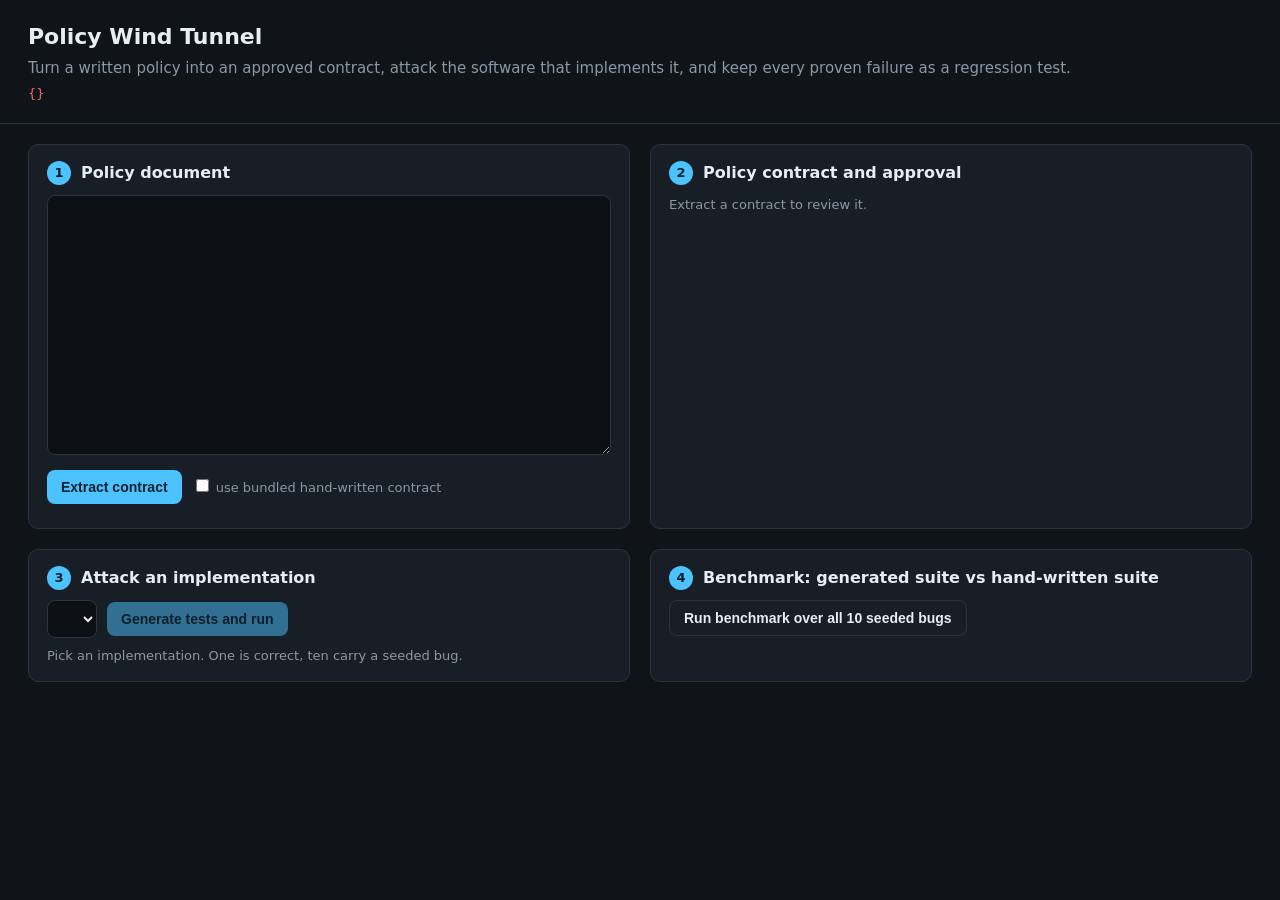
==== src/policy_wind_tunnel/service/static/index.html @ 5b747fb9 "Phase 6: orchestrator, FastAPI service, single-page UI; isolate rule under test in boundary pairs" ====
<!doctype html>
<html lang="en">
<head>
<meta charset="utf-8">
<meta name="viewport" content="width=device-width, initial-scale=1">
<title>Policy Wind Tunnel</title>
<style>
  :root { --bg:#0f1419; --panel:#171e26; --line:#2a3541; --text:#e6edf3; --muted:#8b98a5; --accent:#4cc2ff; --bad:#ff6b6b; --good:#3ddc97; --warn:#ffc857; }
  * { box-sizing: border-box; }
  body { margin:0; background:var(--bg); color:var(--text); font:15px/1.5 system-ui, -apple-system, "Segoe UI", sans-serif; }
  header { padding:20px 28px; border-bottom:1px solid var(--line); }
  header h1 { margin:0; font-size:22px; }
  header p { margin:4px 0 0; color:var(--muted); }
  main { display:grid; grid-template-columns: 1fr 1fr; gap:20px; padding:20px 28px; max-width:1500px; margin:auto; }
  @media (max-width: 1000px) { main { grid-template-columns: 1fr; } }
  section { background:var(--panel); border:1px solid var(--line); border-radius:10px; padding:16px 18px; }
  section.wide { grid-column: 1 / -1; }
  h2 { margin:0 0 10px; font-size:16px; display:flex; align-items:center; gap:10px; }
  .step { background:var(--accent); color:#04202e; border-radius:50%; width:24px; height:24px; display:inline-flex; align-items:center; justify-content:center; font-weight:700; font-size:13px; }
  pre, textarea { background:#0b1015; border:1px solid var(--line); border-radius:8px; color:var(--text); padding:10px; font:12.5px/1.45 ui-monospace, Menlo, monospace; overflow:auto; }
  textarea { width:100%; height:260px; resize:vertical; }
  pre { margin:8px 0 0; max-height:320px; white-space:pre-wrap; }
  button, select { background:var(--accent); color:#04202e; border:0; border-radius:8px; padding:9px 14px; font-weight:600; cursor:pointer; font-size:14px; }
  select { background:#0b1015; color:var(--text); border:1px solid var(--line); font-weight:400; max-width:100%; }
  button.secondary { background:transparent; color:var(--text); border:1px solid var(--line); }
  button:disabled { opacity:.5; cursor:wait; }
  .row { display:flex; flex-wrap:wrap; gap:10px; align-items:center; margin:8px 0; }
  .muted { color:var(--muted); font-size:13px; }
  .pill { display:inline-block; padding:2px 9px; border-radius:99px; font-size:12px; font-weight:600; }
  .high { background:#4a1f24; color:var(--bad); } .medium { background:#4a3a14; color:var(--warn); } .low { background:#16352a; color:var(--good); }
  .ok { color:var(--good); } .err { color:var(--bad); }
  .finding { border:1px solid var(--line); border-radius:8px; padding:12px; margin-top:10px; background:#12181f; }
  .finding h3 { margin:0 0 6px; font-size:14px; }
  .quote { border-left:3px solid var(--accent); padding:4px 10px; margin:8px 0; color:#cbd5df; font-style:italic; white-space:pre-wrap; }
  table { width:100%; border-collapse:collapse; font-size:13px; }
  th, td { text-align:left; padding:6px 8px; border-bottom:1px solid var(--line); }
  th { color:var(--muted); font-weight:600; }
  .bar { height:10px; border-radius:6px; background:#0b1015; border:1px solid var(--line); overflow:hidden; margin:4px 0 10px; }
  .bar > span { display:block; height:100%; }
  .amb { border:1px solid var(--line); border-radius:8px; padding:8px 10px; margin-top:8px; }
  .amb .q { font-weight:600; }
</style>
</head>
<body>
<header>
  <h1>Policy Wind Tunnel</h1>
  <p>Turn a written policy into an approved contract, attack the software that implements it, and keep every proven failure as a regression test.</p>
  <p class="muted" id="status">Checking service...</p>
</header>
<main>
  <section>
    <h2><span class="step">1</span>Policy document</h2>
    <textarea id="policy" spellcheck="false"></textarea>
    <div class="row">
      <button id="extract">Extract contract</button>
      <label class="muted"><input type="checkbox" id="useGold"> use bundled hand-written contract</label>
    </div>
    <div class="muted" id="extractNote"></div>
  </section>

  <section>
    <h2><span class="step">2</span>Policy contract and approval</h2>
    <div class="muted" id="critique">Extract a contract to review it.</div>
    <div id="ambiguities"></div>
    <pre id="contractJson" hidden></pre>
    <div class="row"><button class="secondary" id="toggleJson" hidden>Show contract JSON</button></div>
  </section>

  <section>
    <h2><span class="step">3</span>Attack an implementation</h2>
    <div class="row">
      <select id="target"></select>
      <button id="run" disabled>Generate tests and run</button>
    </div>
    <div class="muted" id="runNote">Pick an implementation. One is correct, ten carry a seeded bug.</div>
    <div id="summary"></div>
  </section>

  <section>
    <h2><span class="step">4</span>Benchmark: generated suite vs hand-written suite</h2>
    <div class="row"><button class="secondary" id="bench">Run benchmark over all 10 seeded bugs</button></div>
    <div id="benchOut"></div>
  </section>

  <section class="wide" id="findingsSection" hidden>
    <h2>Findings with evidence</h2>
    <div id="findings"></div>
    <h2 style="margin-top:18px">Regression tests</h2>
    <div class="muted" id="regNote"></div>
    <pre id="regSource"></pre>
  </section>
</main>
<script>
const $ = (id) => document.getElementById(id);
let contract = null;

async function api(path, body) {
  const options = body ? { method: "POST", headers: { "Content-Type": "application/json" }, body: JSON.stringify(body) } : {};
  const response = await fetch(path, options);
  const data = await response.json().catch(() => ({}));
  if (!response.ok) throw new Error(typeof data.detail === "string" ? data.detail : JSON.stringify(data.detail || data));
  return data;
}

function esc(value) {
  return String(value).replace(/[&<>"']/g, (c) => ({ "&": "&amp;", "<": "&lt;", ">": "&gt;", '"': "&quot;", "'": "&#39;" }[c]));
}

async function init() {
  const [health, demo] = await Promise.all([api("/api/health"), api("/api/demo")]);
  $("status").innerHTML = health.llm
    ? '<span class="ok">Gemini connected</span>'
    : '<span class="err">No Gemini credentials</span> - the bundled hand-written contract is used';
  if (!health.llm) $("useGold").checked = true;
  $("policy").value = demo.policy_text;
  $("target").innerHTML = demo.targets
    .map((t) => `<option value="${esc(t.id)}">${esc(t.id)}${t.clause ? " (" + t.clause + ")" : ""} - ${esc(t.description)}</option>`)
    .join("");
}

function renderAmbiguities() {
  $("ambiguities").innerHTML = contract.ambiguities
    .map(
      (a) => `<div class="amb"><div class="q">${esc(a.clause)}: ${esc(a.question)}</div>
      <div class="muted">${esc(a.resolution)}</div>
      <div class="row"><span class="pill ${a.status === "approved" ? "low" : a.status === "rejected" ? "high" : "medium"}">${a.status}</span>
      <button class="secondary" data-id="${esc(a.id)}" data-status="approved">Approve</button>
      <button class="secondary" data-id="${esc(a.id)}" data-status="rejected">Reject</button></div></div>`
    )
    .join("");
  document.querySelectorAll("#ambiguities button").forEach((button) => {
    button.onclick = async () => {
      const result = await api("/api/approve", { contract, ambiguity_id: button.dataset.id, status: button.dataset.status });
      contract = result.contract;
      renderAmbiguities();
    };
  });
}

$("extract").onclick = async () => {
  $("extract").disabled = true;
  $("extractNote").textContent = "Extracting...";
  try {
    const result = await api("/api/extract", { policy_text: $("policy").value, use_gold: $("useGold").checked });
    contract = result.contract;
    const c = result.critique;
    $("extractNote").innerHTML = `<span class="ok">Contract from ${result.source}</span> after ${result.attempts} attempt(s).`;
    const issues = [];
    if (c.uncited_clauses.length) issues.push("clauses with no rule: " + c.uncited_clauses.join(", "));
    if (c.unreachable_rules.length) issues.push("unreachable rules: " + c.unreachable_rules.join(", "));
    if (c.uncovered_input) issues.push("an input no rule decides: " + JSON.stringify(c.uncovered_input));
    $("critique").innerHTML = issues.length
      ? '<span class="err">Critic found problems:</span> ' + esc(issues.join("; "))
      : '<span class="ok">Critic: every clause cited, every rule reachable, every input decided (checked with Z3).</span>';
    renderAmbiguities();
    $("contractJson").textContent = JSON.stringify(contract, null, 2);
    $("toggleJson").hidden = false;
    $("run").disabled = false;
  } catch (error) {
    $("extractNote").innerHTML = '<span class="err">' + esc(error.message) + "</span>";
  } finally {
    $("extract").disabled = false;
  }
};

$("toggleJson").onclick = () => {
  $("contractJson").hidden = !$("contractJson").hidden;
  $("toggleJson").textContent = $("contractJson").hidden ? "Show contract JSON" : "Hide contract JSON";
};

function renderFinding(cluster) {
  const r = cluster.representative;
  return `<div class="finding"><h3>${esc(cluster.summary)} <span class="pill ${cluster.severity}">${cluster.severity}</span>
    <span class="pill ${cluster.verdict === "defect" ? "high" : "medium"}">${cluster.verdict.replace("_", " ")}</span></h3>
    <div class="quote">${esc(r.source_quote || "(no quote recorded)")}</div>
    <div class="muted">Policy clause ${esc(cluster.clause)} - rule ${esc(r.rule_id)} - ${cluster.count} failing input(s) in this group</div>
    <table><tr><th>Minimal failing input</th><th>Expected (contract)</th><th>Actual (implementation)</th></tr>
    <tr><td><pre>${esc(JSON.stringify(r.inputs, null, 1))}</pre></td>
    <td><pre>${esc(JSON.stringify(r.expected, null, 1))}</pre></td>
    <td><pre>${esc(JSON.stringify(r.actual, null, 1))}</pre></td></tr></table></div>`;
}

$("run").onclick = async () => {
  $("run").disabled = true;
  $("runNote").textContent = "Generating boundary tests with Z3 and running...";
  try {
    const result = await api("/api/run", { target: $("target").value, contract });
    $("runNote").innerHTML = "";
    $("summary").innerHTML = `<table>
      <tr><th>Generated cases</th><td>${result.cases}</td></tr>
      <tr><th>Findings</th><td class="${result.findings ? "err" : "ok"}">${result.findings}</td></tr>
      <tr><th>Distinct defects</th><td>${result.defects}</td></tr>
      <tr><th>Needing clarification</th><td>${result.needs_clarification}</td></tr>
      <tr><th>Rules covered</th><td>${result.coverage.uncovered_rules.length === 0 ? '<span class="ok">all</span>' : esc(result.coverage.uncovered_rules.join(", "))}</td></tr></table>`;
    $("findingsSection").hidden = false;
    $("findings").innerHTML = result.clusters.length
      ? result.clusters.map(renderFinding).join("")
      : '<div class="ok">No discrepancies: the implementation matches the approved contract on every generated case.</div>';
    const reg = result.regression;
    $("regNote").innerHTML = reg.tests
      ? `<span class="ok">${reg.failing_on_buggy}/${reg.tests} fail on this implementation, ${reg.passing_on_fixed}/${reg.tests} pass on the correct one.</span>`
      : "No defects, so no regression tests.";
    $("regSource").textContent = reg.source;
  } catch (error) {
    $("runNote").innerHTML = '<span class="err">' + esc(error.message) + "</span>";
  } finally {
    $("run").disabled = false;
  }
};

$("bench").onclick = async () => {
  $("bench").disabled = true;
  $("benchOut").textContent = "Running...";
  try {
    const b = await api("/api/benchmark");
    const pct = (x) => Math.round(x * 100);
    const rows = b.rows
      .map((r) => `<tr><td>${esc(r.mutant_id)}</td><td>${esc(r.clause)}</td>
        <td class="${r.generated_killed ? "ok" : "err"}">${r.generated_killed ? "caught" : "missed"}</td>
        <td class="${r.baseline_killed ? "ok" : "err"}">${r.baseline_killed ? "caught" : "missed"}</td></tr>`)
      .join("");
    $("benchOut").innerHTML = `
      <div>Generated suite (${b.cases} cases): <b>${pct(b.recall)}%</b> of seeded bugs caught, ${pct(b.precision)}% precision, ${b.false_positives} false alarms on the correct engine</div>
      <div class="bar"><span style="width:${pct(b.recall)}%;background:var(--good)"></span></div>
      <div>Hand-written suite (${b.baseline_cases} cases): <b>${pct(b.baseline_recall)}%</b></div>
      <div class="bar"><span style="width:${pct(b.baseline_recall)}%;background:var(--warn)"></span></div>
      <div class="muted">Contract agrees with the reference engine on ${pct(b.fidelity)}% of random inputs. Regression tests valid: ${pct(b.regression_valid)}%.
      Seeded bugs measure recall on known failure classes only.</div>
      <table><tr><th>Seeded bug</th><th>Clause</th><th>Generated</th><th>Hand-written</th></tr>${rows}</table>`;
  } catch (error) {
    $("benchOut").innerHTML = '<span class="err">' + esc(error.message) + "</span>";
  } finally {
    $("bench").disabled = false;
  }
};

init().catch((error) => ($("status").innerHTML = '<span class="err">' + esc(error.message) + "</span>"));
</script>
</body>
</html>
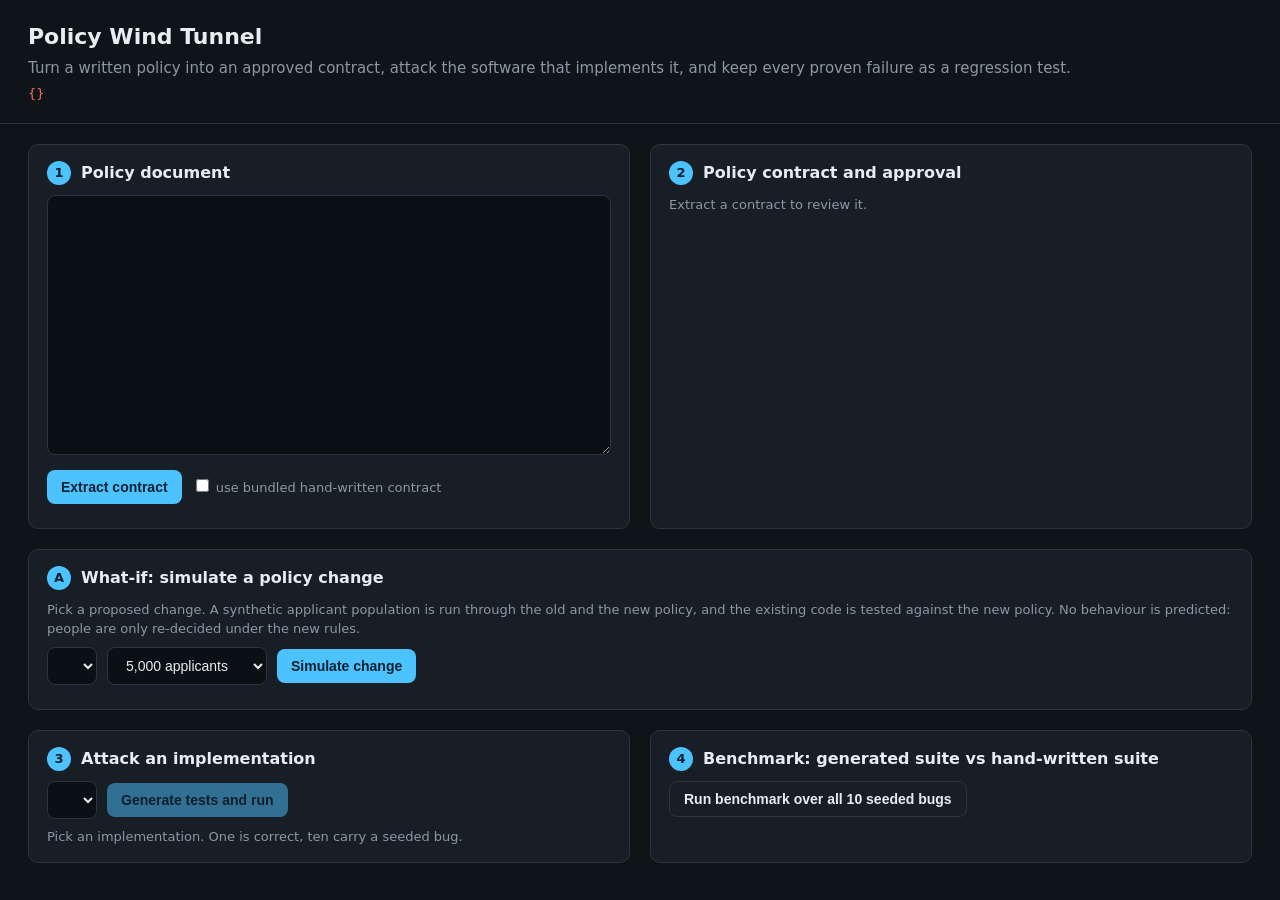
==== commit bbc57a5b: "Add deterministic what-if policy simulator with code-impact analysis and UI" ====
--- a/src/policy_wind_tunnel/service/static/index.html
+++ b/src/policy_wind_tunnel/service/static/index.html
@@ -66,6 +66,18 @@
     <div class="row"><button class="secondary" id="toggleJson" hidden>Show contract JSON</button></div>
   </section>
 
+  <section class="wide">
+    <h2><span class="step">A</span>What-if: simulate a policy change</h2>
+    <div class="muted">Pick a proposed change. A synthetic applicant population is run through the old and the new policy, and the existing code is tested against the new policy. No behaviour is predicted: people are only re-decided under the new rules.</div>
+    <div class="row">
+      <select id="scenario"></select>
+      <select id="popSize"><option value="2000">2,000 applicants</option><option value="5000" selected>5,000 applicants</option><option value="10000">10,000 applicants</option></select>
+      <button id="simulate">Simulate change</button>
+    </div>
+    <div class="muted" id="scenarioDesc"></div>
+    <div id="whatifOut"></div>
+  </section>
+
   <section>
     <h2><span class="step">3</span>Attack an implementation</h2>
     <div class="row">
@@ -113,6 +125,9 @@
     : '<span class="err">No Gemini credentials</span> - the bundled hand-written contract is used';
   if (!health.llm) $("useGold").checked = true;
   $("policy").value = demo.policy_text;
+  scenarios = demo.scenarios;
+  $("scenario").innerHTML = scenarios.map((s) => `<option value="${esc(s.id)}">${esc(s.title)}</option>`).join("");
+  $("scenarioDesc").textContent = scenarios[0].description;
   $("target").innerHTML = demo.targets
     .map((t) => `<option value="${esc(t.id)}">${esc(t.id)}${t.clause ? " (" + t.clause + ")" : ""} - ${esc(t.description)}</option>`)
     .join("");
@@ -234,6 +249,62 @@
   }
 };
 
+let scenarios = [];
+
+function countsTable(counts) {
+  const entries = Object.entries(counts);
+  return entries.length ? entries.map(([k, v]) => `${esc(k)}: <b>${v}</b>`).join(" &nbsp; ") : "none";
+}
+
+function exampleRow(example) {
+  const p = example.inputs;
+  const brief = `age ${p.age}, ${p.employment.replace("_", "-")}, income ${p.monthly_income.toLocaleString()}, score ${p.credit_score ?? "none"}`;
+  return `<tr><td>${esc(brief)}</td><td>${esc(example.before.outcome)} ${esc(example.before.reasons.join(", "))}</td>
+    <td class="err">${esc(example.after.outcome)} ${esc(example.after.reasons.join(", "))}</td></tr>`;
+}
+
+$("scenario").onchange = () => {
+  const chosen = scenarios.find((s) => s.id === $("scenario").value);
+  $("scenarioDesc").textContent = chosen ? chosen.description : "";
+};
+
+$("simulate").onclick = async () => {
+  $("simulate").disabled = true;
+  $("whatifOut").textContent = "Simulating...";
+  try {
+    const b = await api("/api/whatif", {
+      scenario: $("scenario").value,
+      population: Number($("popSize").value),
+      contract: contract || undefined,
+      use_gold: !contract,
+    });
+    const s = b.simulation, code = b.code_impact;
+    const rate = (s.flip_rate * 100).toFixed(1);
+    const health = b.health.uncovered_input || b.health.unreachable_rules.length
+      ? '<span class="err">The changed policy has gaps: ' + esc(JSON.stringify(b.health)) + "</span>"
+      : '<span class="ok">The changed policy is complete: every input is decided and every rule is reachable (Z3).</span>';
+    const outcomeBars = (counts) => Object.entries(counts).map(([k, v]) => {
+      const share = (v / s.population) * 100;
+      return `<div class="muted">${esc(k)} ${v} (${share.toFixed(1)}%)</div><div class="bar"><span style="width:${share}%;background:var(--accent)"></span></div>`;
+    }).join("");
+    $("whatifOut").innerHTML = `
+      <div class="row"><div style="flex:1;min-width:260px"><b>Before</b>${outcomeBars(s.before)}</div>
+      <div style="flex:1;min-width:260px"><b>After</b>${outcomeBars(s.after)}</div></div>
+      <p><b>${s.flipped.toLocaleString()}</b> of ${s.population.toLocaleString()} applicants (${rate}%) get a different decision:
+      ${countsTable(s.transitions)}.<br>
+      <span class="muted">${s.reason_only_changes.toLocaleString()} more keep the same decision but gain or lose a rejection reason: gained ${countsTable(s.reasons_gained)}; lost ${countsTable(s.reasons_lost)}.</span></p>
+      <table><tr><th>Example applicant</th><th>Before</th><th>After</th></tr>${s.examples.map(exampleRow).join("")}</table>
+      <p>${health}</p>
+      <p><b>Impact on the code:</b> ${code.failing_cases === 0
+        ? '<span class="ok">the current implementation already satisfies the new policy.</span>'
+        : `<span class="err">the current implementation fails ${code.failing_cases} of ${code.cases} generated tests under the new policy</span> (clause ${esc(code.clauses.join(", "))}), and ${code.regression_tests} regression test(s) are ready to drive the change.`}</p>`;
+  } catch (error) {
+    $("whatifOut").innerHTML = '<span class="err">' + esc(error.message) + "</span>";
+  } finally {
+    $("simulate").disabled = false;
+  }
+};
+
 init().catch((error) => ($("status").innerHTML = '<span class="err">' + esc(error.message) + "</span>"));
 </script>
 </body>
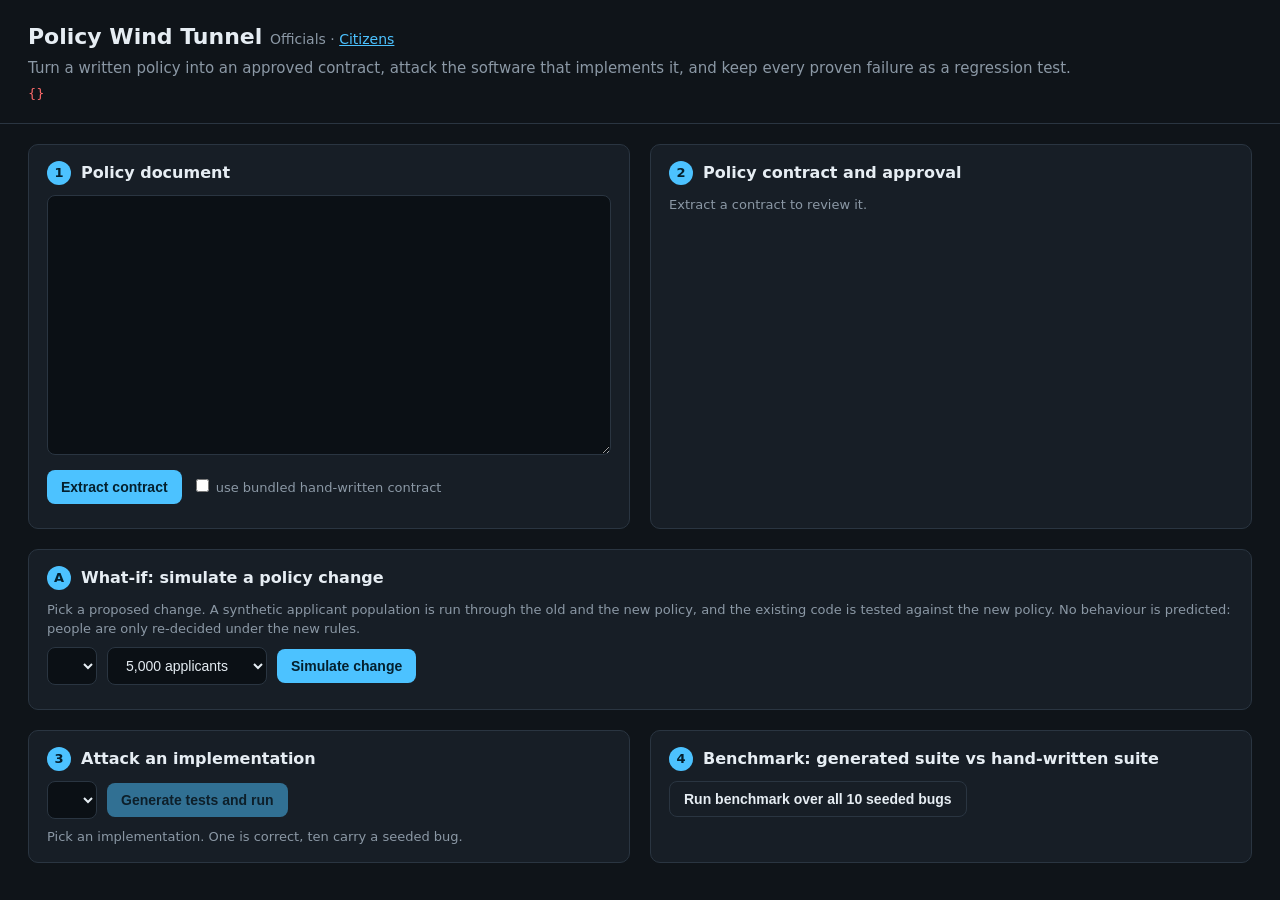
==== commit 0cabc05b: "Citizen page at /citizen, link between officials and citizen views" ====
--- a/src/policy_wind_tunnel/service/static/index.html
+++ b/src/policy_wind_tunnel/service/static/index.html
@@ -43,7 +43,7 @@
 </head>
 <body>
 <header>
-  <h1>Policy Wind Tunnel</h1>
+  <h1>Policy Wind Tunnel <span class="muted" style="font-size:14px;font-weight:400">Officials &middot; <a href="/citizen" style="color:var(--accent)">Citizens</a></span></h1>
   <p>Turn a written policy into an approved contract, attack the software that implements it, and keep every proven failure as a regression test.</p>
   <p class="muted" id="status">Checking service...</p>
 </header>
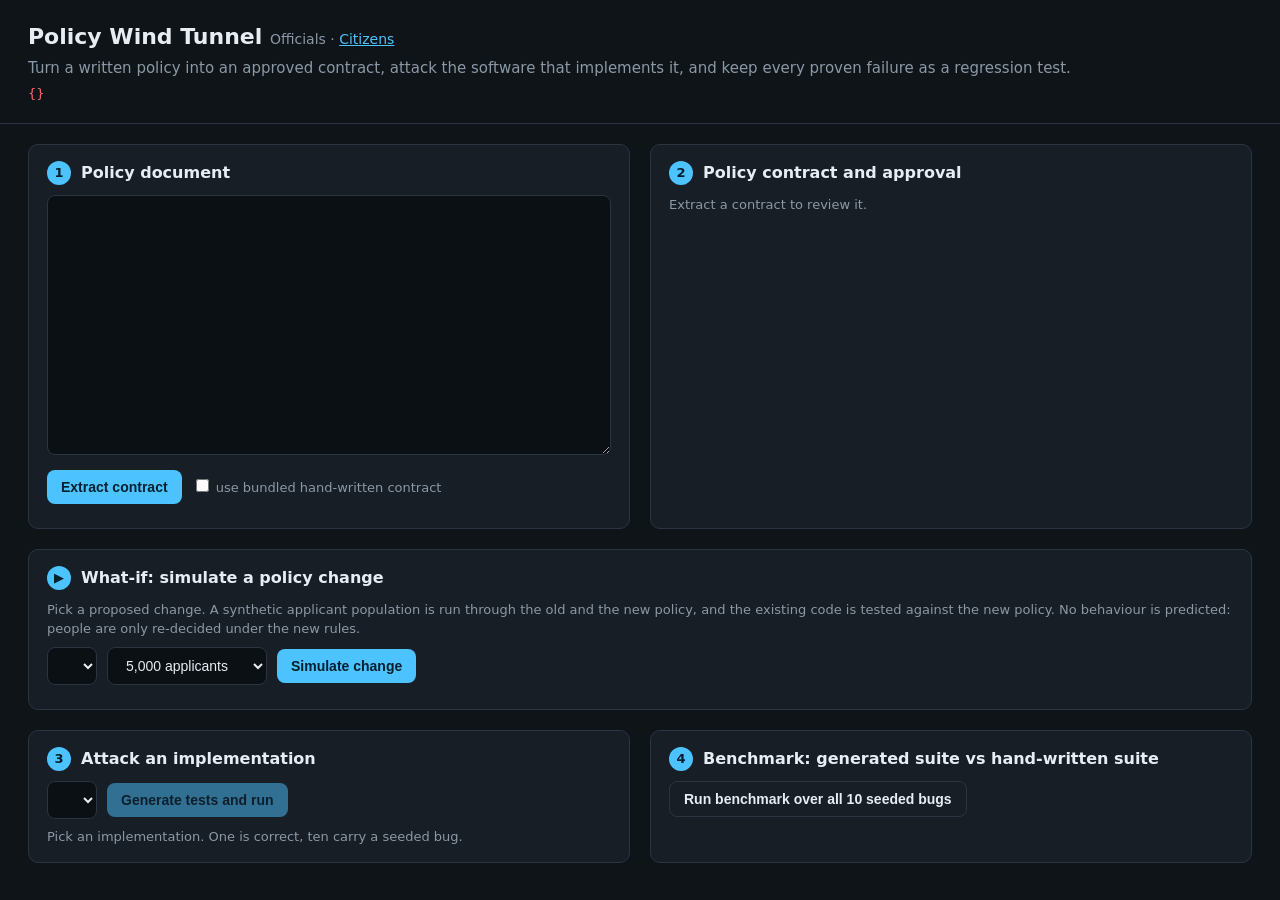
==== commit 4e7ca4f3: "Officials page polish: aligned finding cells, clearer extraction note" ====
--- a/src/policy_wind_tunnel/service/static/index.html
+++ b/src/policy_wind_tunnel/service/static/index.html
@@ -33,7 +33,9 @@
   .finding h3 { margin:0 0 6px; font-size:14px; }
   .quote { border-left:3px solid var(--accent); padding:4px 10px; margin:8px 0; color:#cbd5df; font-style:italic; white-space:pre-wrap; }
   table { width:100%; border-collapse:collapse; font-size:13px; }
-  th, td { text-align:left; padding:6px 8px; border-bottom:1px solid var(--line); }
+  th, td { text-align:left; padding:6px 8px; border-bottom:1px solid var(--line); vertical-align:top; }
+  .finding table { table-layout:fixed; }
+  .finding td pre { max-height:none; margin:0; }
   th { color:var(--muted); font-weight:600; }
   .bar { height:10px; border-radius:6px; background:#0b1015; border:1px solid var(--line); overflow:hidden; margin:4px 0 10px; }
   .bar > span { display:block; height:100%; }
@@ -67,7 +69,7 @@
   </section>
 
   <section class="wide">
-    <h2><span class="step">A</span>What-if: simulate a policy change</h2>
+    <h2><span class="step">&#9654;</span>What-if: simulate a policy change</h2>
     <div class="muted">Pick a proposed change. A synthetic applicant population is run through the old and the new policy, and the existing code is tested against the new policy. No behaviour is predicted: people are only re-decided under the new rules.</div>
     <div class="row">
       <select id="scenario"></select>
@@ -159,7 +161,9 @@
     const result = await api("/api/extract", { policy_text: $("policy").value, use_gold: $("useGold").checked });
     contract = result.contract;
     const c = result.critique;
-    $("extractNote").innerHTML = `<span class="ok">Contract from ${result.source}</span> after ${result.attempts} attempt(s).`;
+    $("extractNote").innerHTML = result.source === "gold"
+      ? '<span class="ok">Bundled hand-written contract loaded.</span> <span class="muted">Not extracted by an AI model.</span>'
+      : `<span class="ok">Contract extracted by Gemini</span> in ${result.attempts} attempt(s).`;
     const issues = [];
     if (c.uncited_clauses.length) issues.push("clauses with no rule: " + c.uncited_clauses.join(", "));
     if (c.unreachable_rules.length) issues.push("unreachable rules: " + c.unreachable_rules.join(", "));
